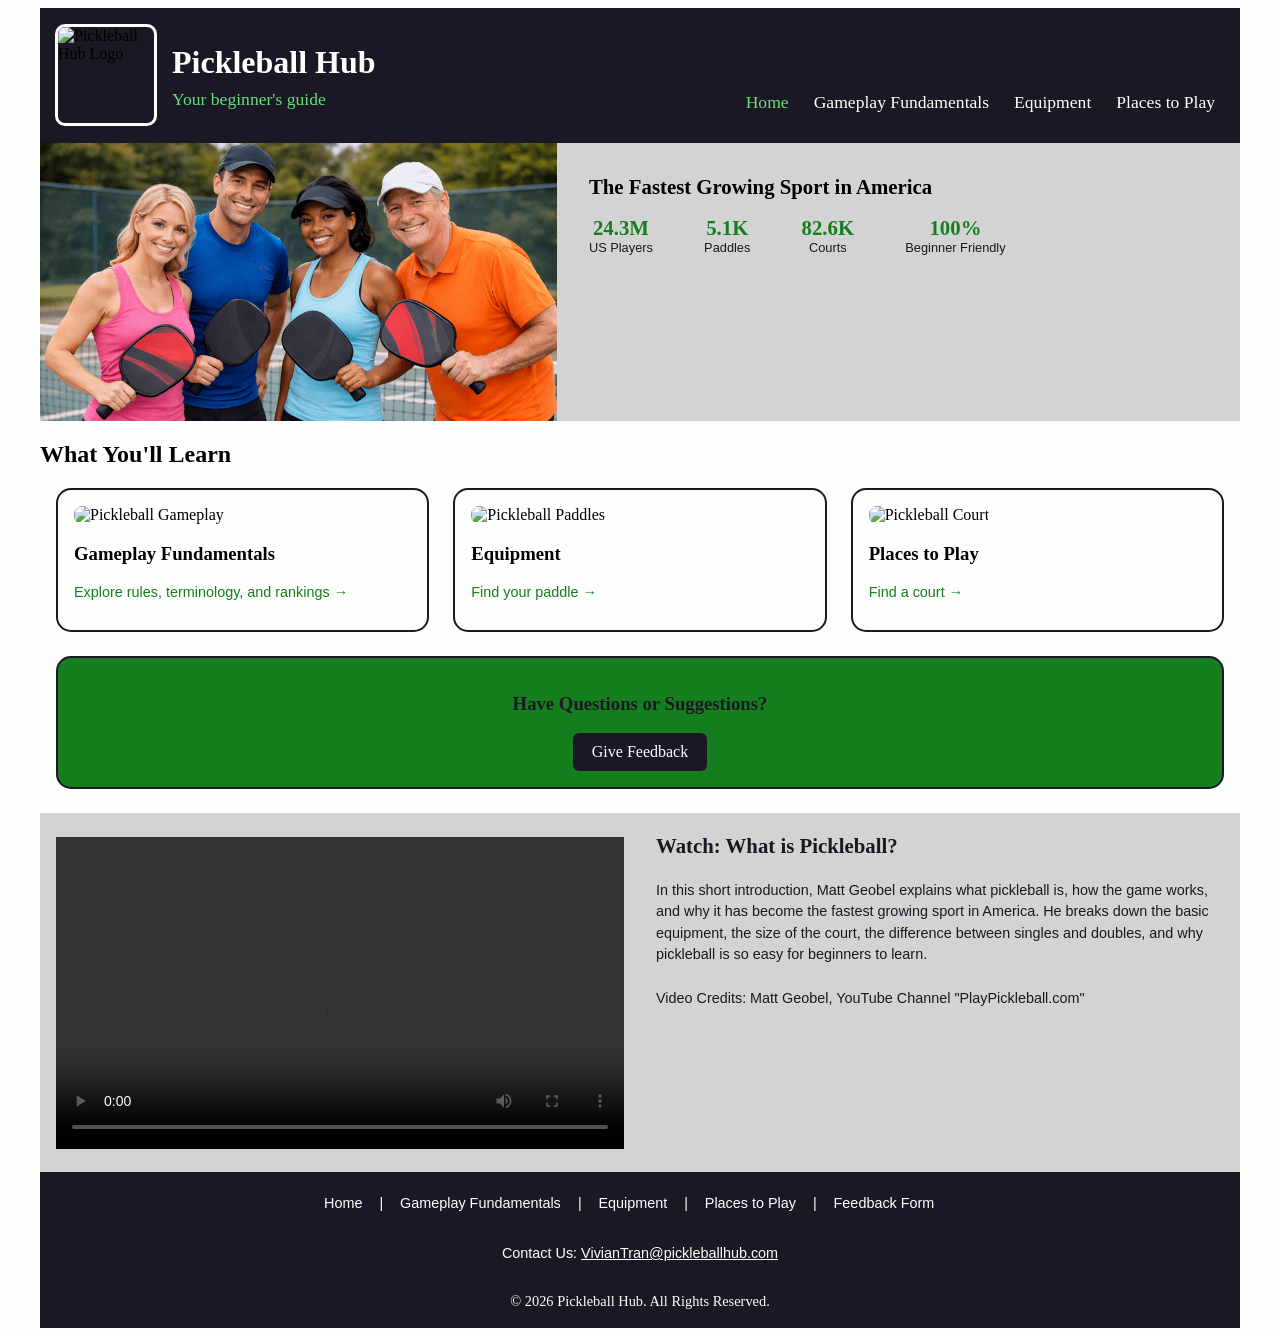
==== index.html @ a29d8aa2 "footer" ====
<!DOCTYPE html>
<html lang="en">

<head>
    <meta charset="utf-8">
    <meta name="viewport" content="width=device-width, initial-scale=1.0">

    <title>Pickleball Hub</title>
    <link rel="stylesheet" href="styles.css">
</head>

<body>
    <div class="page-wrapper">
        <!-- Header -->
        <header class="header">
            <div class="header-content">
                <div class="left-group">
                    <img src="media-home/logo.png" alt="Pickleball Hub Logo" class="logo">

                    <div class="title-group">
                        <h1>Pickleball Hub</h1>
                        <p class="tagline">Your beginner's guide</p>
                    </div>
                </div>

                <button class="menu-toggle">
                    <img src="media-home/bars-solid.png" alt="Menu Bar">
                    <span class="menu-label">Menu</span>
                </button>
            </div>

            <!-- Navigation -->
            <nav>
                <ul class="nav-links">
                    <li><a href="index.html">Home</a></li>
                    <li><a href="gameplay-fundamentals.html">Gameplay Fundamentals</a></li>
                    <li><a href="equipment.html">Equipment</a></li>
                    <li><a href="places-to-play.html">Places to Play</a></li>
                </ul>
            </nav>
        </header>

        <!-- Hero Section -->
        <section class="hero-wrapper">
            <div class="hero-image">
                <img src="media-home/hero.png" alt="Pickleball Court with Ball and Paddle">
            </div>

            <div class="hero">
            <h2>The Fastest Growing Sport in America</h2>
                <div class="stats">
                    <div class="stat">
                        <span class="number">24.3M</span>
                        <span class="label">US Players</span>
                    </div>

                    <div class="stat">
                        <span class="number">5.1K</span>
                        <span class="label">Paddles</span>
                    </div>

                    <div class="stat">
                        <span class="number">82.6K</span>
                        <span class="label">Courts</span>
                    </div>

                    <div class="stat">
                        <span class="number">100%</span>
                        <span class="label">Beginner Friendly</span>
                    </div>
                </div>
            </div>
        </section>

        <!-- Learn Section -->
        <h2 class="learn-title">What You'll Learn</h2>
        <section class="learn-section">
            <div class="learn-card">
                <div class="learn-image">
                    <img src="media-home/pickleball-gameplay.jpg" alt="Pickleball Gameplay">
                </div>
                <h3>Gameplay Fundamentals</h3>
                <p class="learn-caption">Explore rules, terminology, and rankings →</p>
            </div>

            <div class="learn-card">
                <div class="learn-image">
                    <img src="media-home/pickleball-paddles.png" alt="Pickleball Paddles">
                </div>
                <h3>Equipment</h3>
                <p class="learn-caption">Find your paddle →</p>
            </div>

            <div class="learn-card">
                <div class="learn-image">
                    <img src="media-home/pickleball-court.jpg" alt="Pickleball Court">
                </div>
                <h3>Places to Play</h3>
                <p class="learn-caption">Find a court →</p>
            </div>

            <div class="learn-card form-card">
                <h3>Have Questions or Suggestions?</h3>
                <button class="feedback-btn">Give Feedback</button>
            </div>
        </section>

        <!-- Video Section -->
        <section class="watch-section">
            <h2>Watch: What is Pickleball?</h2>

            <div class="video-wrapper">
                <video controls>
                    <source src="media-home/pickleball-intro-video.mp4" type="video/mp4">
                    Your browser does not support the video tag.
                </video> 
            </div>

            <p class="video-description">
                In this short introduction, Matt Geobel explains what pickleball is, how the game works, and why it has become the fastest growing 
                sport in America. He breaks down the basic equipment, the size of the court, the difference between singles and doubles, and why
                pickleball is so easy for beginners to learn.

                <br><br>

                Video Credits: Matt Geobel, YouTube Channel "PlayPickleball.com"
            </p>
        </section>

        <!-- Footer -->
        <footer class="footer">
            <div class="footer-wrapper">
                <div class="footer-pages">
                    <h3>Pages</h3>
                    <a href="index.html">Home</a>
                    <a href="gameplay-fundamentals.html">Gameplay Fundamentals</a>
                    <a href="equipment.html">Equipment</a>
                    <a href="places-to-play.html">Places to Play</a>
                    <a href="feedback.html" class="feedback-pages">Feedback Form</a>
                </div>

                <div class="footer-extra">
                    <h3>Extras</h3>
                    <a href="feedback.html" class="feedback-extra">Feedback Form</a>

                    <p class="footer-contact">
                        Contact Us: <span>VivianTran@pickleballhub.com</span>
                    </p>
                </div>
            </div>

            <p class="footer-copy">
                    &copy; 2026 Pickleball Hub. All Rights Reserved.
            </p>
        </footer>
    </div>
</body>

<!-- Javascript for Navigation -->
<script>
    const menuButton = document.querySelector('.menu-toggle');
    const navLinks = document.querySelector('.nav-links');
    menuButton.addEventListener('click', () => {
        navLinks.classList.toggle('open');
    });

    // Close dropdown when clicking outside
    document.addEventListener('click', (event) => {
        if (!menuButton.contains(event.target) && !navLinks.contains(event.target)) {
            navLinks.classList.remove('open');
        }
    });

    // Highlight current page link
    const currentPage = window.location.pathname.split('/').pop();
    const navItems = document.querySelectorAll('.nav-links li a');
    navItems.forEach(item => {
        if (item.getAttribute('href') === currentPage) {
            item.classList.add('active');
        }
    });
</script>
---- styles.css ----
/* Color palette */
:root {
  --shadow-grey: #1B1725;
  --porcelain: #FDFFFC;
  --emerald: #64E079;
  --ocean-blue: #2E83B0;
  --green: #157F1F;
}

/* Global Styles */
.page-wrapper {
    max-width: 1200px;
    margin: 0 auto;
}

/* Body */
body {
    background-color: var(--porcelain)
}

/* Header */
.header {
    background-color: var(--shadow-grey);
    padding: 15px;
}

.header h1 {
    font-family: Georgia, "Times New Roman", serif;
    color: var(--porcelain);
    font-size: 2em;
    margin-bottom: -10px;
}

.tagline {
    font-family: Georgia, "Times New Roman", serif;
    color: var(--emerald);
    font-size: 1.1em;
}

.left-group {
    display: flex;
    align-items: center;
    gap: 15px;
}

.header-content {
    display: flex;
    align-items: center;
    justify-content: space-between;
}

.logo {
    width: 6em;
    height: 6em;
    border: 3px solid var(--porcelain);
    border-radius: 10px;
}

/* Navigation */
.menu-toggle {
    display: flex;
    flex-direction: column;
    background: transparent;
    border: none;
    margin-top: -5px;
    margin-right: -15px;
}

.menu-toggle:hover {
    opacity: 0.5;
}

.menu-label {
    color: var(--porcelain);
    font-family: Georgia, "Times New Roman", serif;
    font-size: 1.1em;
}

.menu-toggle img {
    width: 6em;
    height: 6em;
}

.nav-links {
    display: none;
    position: absolute;
    right: 1.6em;
    top: 7em;
    background-color: var(--shadow-grey);
    padding: 10px;
    flex-direction: column;
    border: 3px solid var(--porcelain);
}

.nav-links.open {
    display: flex;
}

.nav-links li {
    list-style: none;
}

.nav-links a {
    display: block;
    padding: 10px;
    color: var(--porcelain);
    text-decoration: none;
    font-family: Georgia, "Times New Roman", serif;
}

.nav-links a.active {
    color: var(--emerald);
}

.nav-links a:hover {
    background-color: var(--ocean-blue);
}

/* Hero Section */
.hero {
    background-color: lightgrey;
    padding: 1em;
    font-family: Georgia, "Times New Roman", serif;
}

.hero h2 {
    font-size: 1.3em;
    margin-top: 0;
}

.stats {
    display: flex;
    gap: 3.2em;
}

.stat {
    text-align: center;
}

.stat .number {
    font-size: 1.3em;
    color: var(--green);
    font-weight: bold;
}

.stat .label {
    display: block;
    color: var(--shadow-grey);
    font-size: 0.8em;
    font-family: Arial, Helvetica, sans-serif;
}

.hero-image img {
    width: 100%;
    max-width: none;
    display: block;
}

/* Learn Section */
.learn-section {
    padding: 0 1em;
    font-family: Georgia, "Times New Roman", serif;
}

.learn-card {
    border: 2px solid var(--shadow-grey);
    border-radius: 15px;
    padding: 1em;
    margin-bottom: 1.5em;
}

.learn-card:hover {
    background-color: lightgrey;
    transform: scale(1.04);
}

.learn-image img {
    width: 100%;
    border-radius: 8px;
}

.learn-caption {
    font-size: 0.9em;
    color: var(--green);
    font-family: Arial, Helvetica, sans-serif;
}

.form-card {
    background: var(--green);
    color: var(--shadow-grey);
    display: flex;
    flex-direction: column;
    justify-content: center;
    align-items: center;
    text-align: center;
}

.form-card:hover {
    background-color: var(--green);
    transform: none;
}

.feedback-btn {
    padding: 0.6em 1.2em;
    border: none;
    border-radius: 6px;
    background: var(--shadow-grey);
    color: var(--porcelain);
    font-family: Georgia, "Times New Roman", serif;
    font-size: 1em;
}

.feedback-btn:hover {
    background: var(--ocean-blue);
}

/* Video Section */
.watch-section {
    background-color: lightgrey;
    padding: 1em;
}

.watch-section h2 {
    font-family: Georgia, "Times New Roman", serif;
    color: var(--shadow-grey);
    font-size: 1.3em;
    margin: 0;
}

.video-wrapper {
    position: relative;
    padding-bottom: 55%;
    margin-top: 1em;
}

.video-wrapper video {
    position: absolute;
    width: 100%;
    height: 100%;
    object-fit: cover;
}

.video-description {
    font-family: Arial, Helvetica, sans-serif;
    font-size: 0.9em;
    color: var(--shadow-grey);
    margin-top: 1em;
    line-height: 1.5;
}

/* Footer */
.footer {
    background-color: var(--shadow-grey);
    color: var(--porcelain);
    padding: 1em;
}

.footer-wrapper {
    display: grid;
    grid-template-columns: 1fr 1fr;
    gap: 1.5em;
}

.feedback-pages {
    display: none !important;
}

.footer-pages, .footer-extra {
    margin-bottom: 2em;
}

.footer-pages h3, .footer-extra h3 {
    margin-top: 0;
    color: var(--emerald);
    font-family: Georgia, "Times New Roman", serif;
}

.footer-pages a, .footer-extra a {
    display: block;
    color: var(--porcelain);
    text-decoration: none;
    margin: 0.5em 0;
    font-family: Arial, Helvetica, sans-serif;
    font-size: 0.9em;
}

.footer-pages a:visited, .footer-extra a:visited {
    color: var(--ocean-blue);
}

.footer-pages a:hover, .footer-extra a:hover {
    color: var(--emerald);
}

.footer-contact {
    margin-top: 1em;
    font-family: Arial, Helvetica, sans-serif;
    font-size: 0.9em;
}

.footer-contact span {
    text-decoration: underline;
}

.footer-copy {
    text-align: center;
    margin-top: 1em;
    margin-bottom: 0.1em;
    font-size: 0.9em;
}

/* Tablet */
@media (min-width: 600px) {
    /* Learn Section */
    .learn-section {
        display: grid;
        grid-template-columns: repeat(2, 1fr);
        gap: 0 1.5em;
    }
}

/* Desktop */
@media (min-width: 1024px) {
    /* Navigation */
    .menu-toggle {
        display: none;
    }

    nav {
        display: flex;
        justify-content: flex-end;
        padding-right: 10px; 
    }

    .nav-links {
        display: flex !important;
        position: static;
        flex-direction: row;
        gap: 25px;
        padding: 0;
        margin: 0;
        border: none;
    }

    .nav-links a {
        padding: 0;
        font-size: 1.1em;
        margin-top: -2em;
    }

    .nav-links a:hover {
        background: none;
        color: var(--ocean-blue);
    }

    .hero-wrapper {
        display: flex;
    }

    .hero {
        width: 80vw; 
        padding: 2em;
    }

    /* Learn Section */
   .learn-section {
        display: grid;
        grid-template-columns: repeat(3, 1fr);
        gap: 0 1.5em;
    }

    .form-card {
        grid-column: 1 / -1;
    }

    /* Video Section */
    .watch-section {
        display: grid;
        grid-template-columns: 1fr 1fr;
        gap: 2em;
    }

    .video-wrapper {
        grid-column: 1;
        margin-top: -3.3em;
        margin-bottom: 0.4em;
    }

    .watch-section h2, .video-description {
        grid-column: 2;
    }

    .watch-section h2 {
        margin-top: 5px;
    }

    .video-description {
        margin-top: -10px;
    }

    /* Footer */
    .footer-wrapper {
        display: flex;
        flex-direction: column;
        align-items: center;
        text-align: center;
        gap: 1.5em;
    }

    .feedback-pages {
        display: block !important;
    }

    .feedback-extra {
        display: none !important;
    }

    .footer-pages {
        display: flex;
        flex-direction: row;
        gap: 1em;
    }

    .footer-pages h3, .footer-extra h3 {
        display: none;
    }

    .footer-pages a {
        position: relative;
        padding-right: 0.75em;
        margin-right: 0.75em;
    }

    .footer-pages a:not(:last-child)::after {
        content: "|";
        position: absolute;
        right: -0.7em;
        color: var(--porcelain);
    }

    .footer-contact {
        margin-top: -2em;
    }

    .footer-copy {
        margin-top: -1em;
    }
}
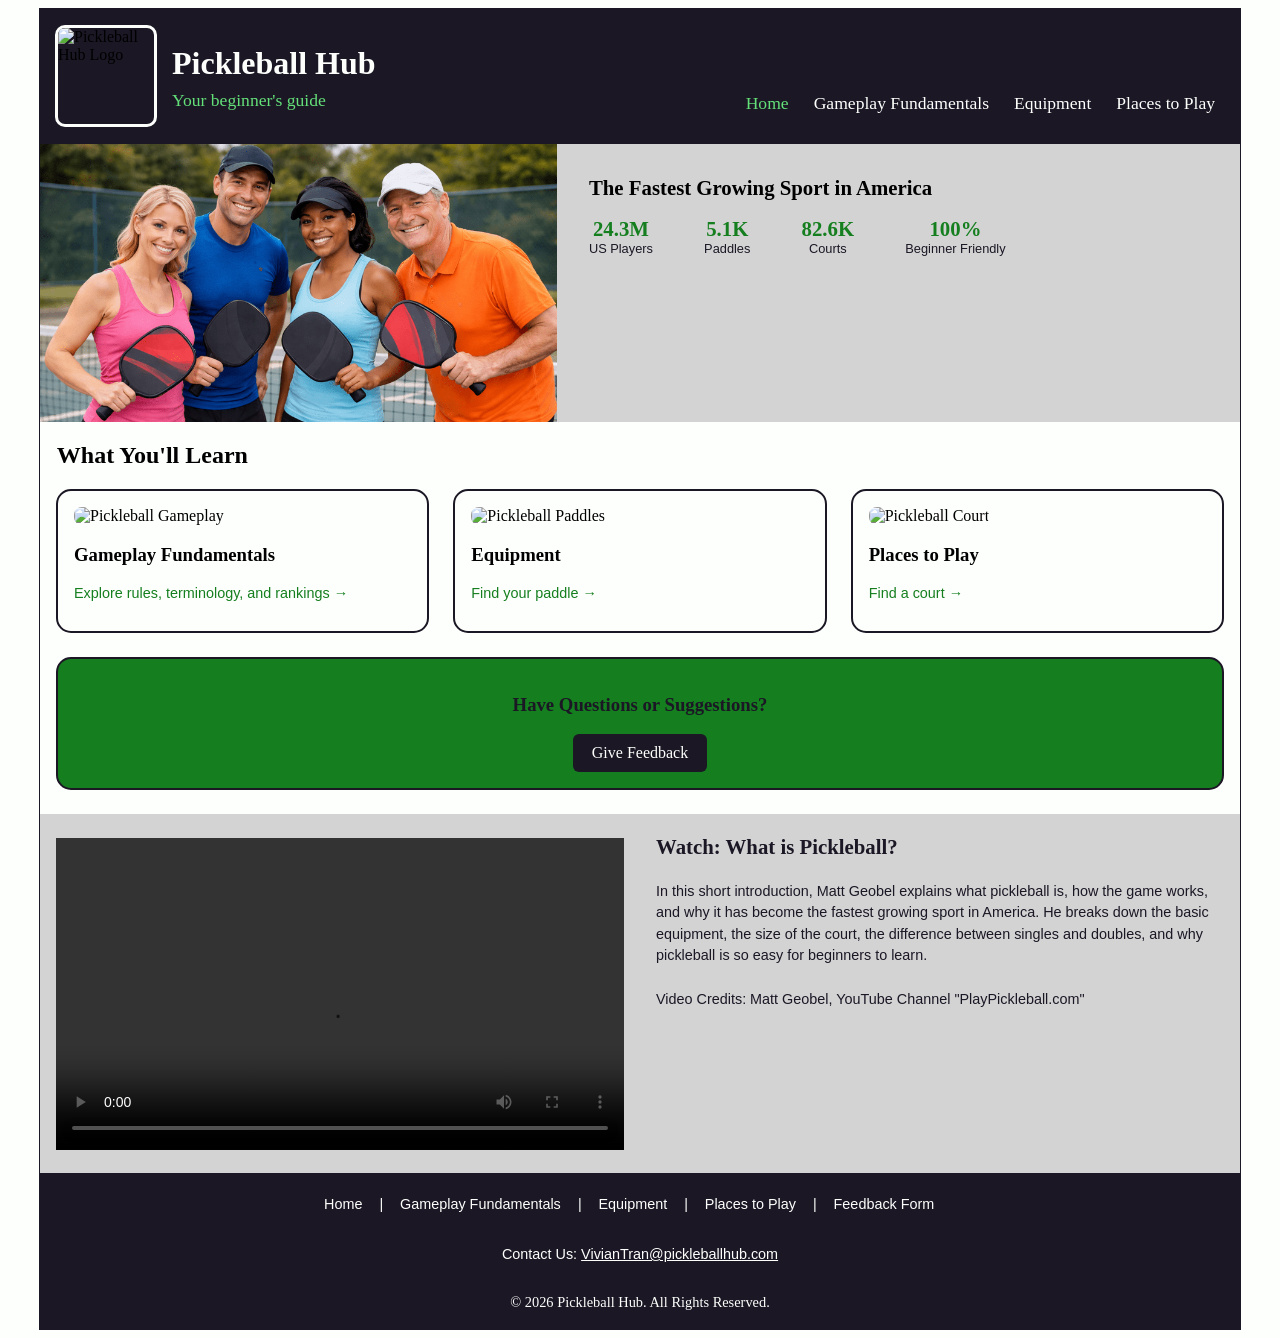
==== commit d5191e7c: "learn section links" ====
--- a/index.html
+++ b/index.html
@@ -75,34 +75,34 @@
         <!-- Learn Section -->
         <h2 class="learn-title">What You'll Learn</h2>
         <section class="learn-section">
-            <div class="learn-card">
+            <a href=gameplay-fundamentals.html class="learn-card">
                 <div class="learn-image">
                     <img src="media-home/pickleball-gameplay.jpg" alt="Pickleball Gameplay">
                 </div>
                 <h3>Gameplay Fundamentals</h3>
                 <p class="learn-caption">Explore rules, terminology, and rankings →</p>
-            </div>
+            </a>
 
-            <div class="learn-card">
+            <a href="equipment.html" class="learn-card">
                 <div class="learn-image">
                     <img src="media-home/pickleball-paddles.png" alt="Pickleball Paddles">
                 </div>
                 <h3>Equipment</h3>
                 <p class="learn-caption">Find your paddle →</p>
-            </div>
+            </a>
 
-            <div class="learn-card">
+            <a href="places-to-play.html" class="learn-card">
                 <div class="learn-image">
                     <img src="media-home/pickleball-court.jpg" alt="Pickleball Court">
                 </div>
                 <h3>Places to Play</h3>
                 <p class="learn-caption">Find a court →</p>
-            </div>
+            </a>
 
-            <div class="learn-card form-card">
+            <a href="feedback.html" class="learn-card form-card">
                 <h3>Have Questions or Suggestions?</h3>
                 <button class="feedback-btn">Give Feedback</button>
-            </div>
+            </a>
         </section>
 
         <!-- Video Section -->
--- a/styles.css
+++ b/styles.css
@@ -10,6 +10,7 @@
 /* Global Styles */
 .page-wrapper {
     max-width: 1200px;
+    border: 1px solid var(--shadow-grey);
     margin: 0 auto;
 }
 
@@ -157,6 +158,10 @@
 }
 
 /* Learn Section */
+.learn-title {
+    padding: 0 0.7em;
+}
+
 .learn-section {
     padding: 0 1em;
     font-family: Georgia, "Times New Roman", serif;
@@ -167,6 +172,8 @@
     border-radius: 15px;
     padding: 1em;
     margin-bottom: 1.5em;
+    text-decoration: none;
+    color: inherit;
 }
 
 .learn-card:hover {
@@ -212,6 +219,7 @@
 
 .feedback-btn:hover {
     background: var(--ocean-blue);
+    transform: scale(1.04);
 }
 
 /* Video Section */
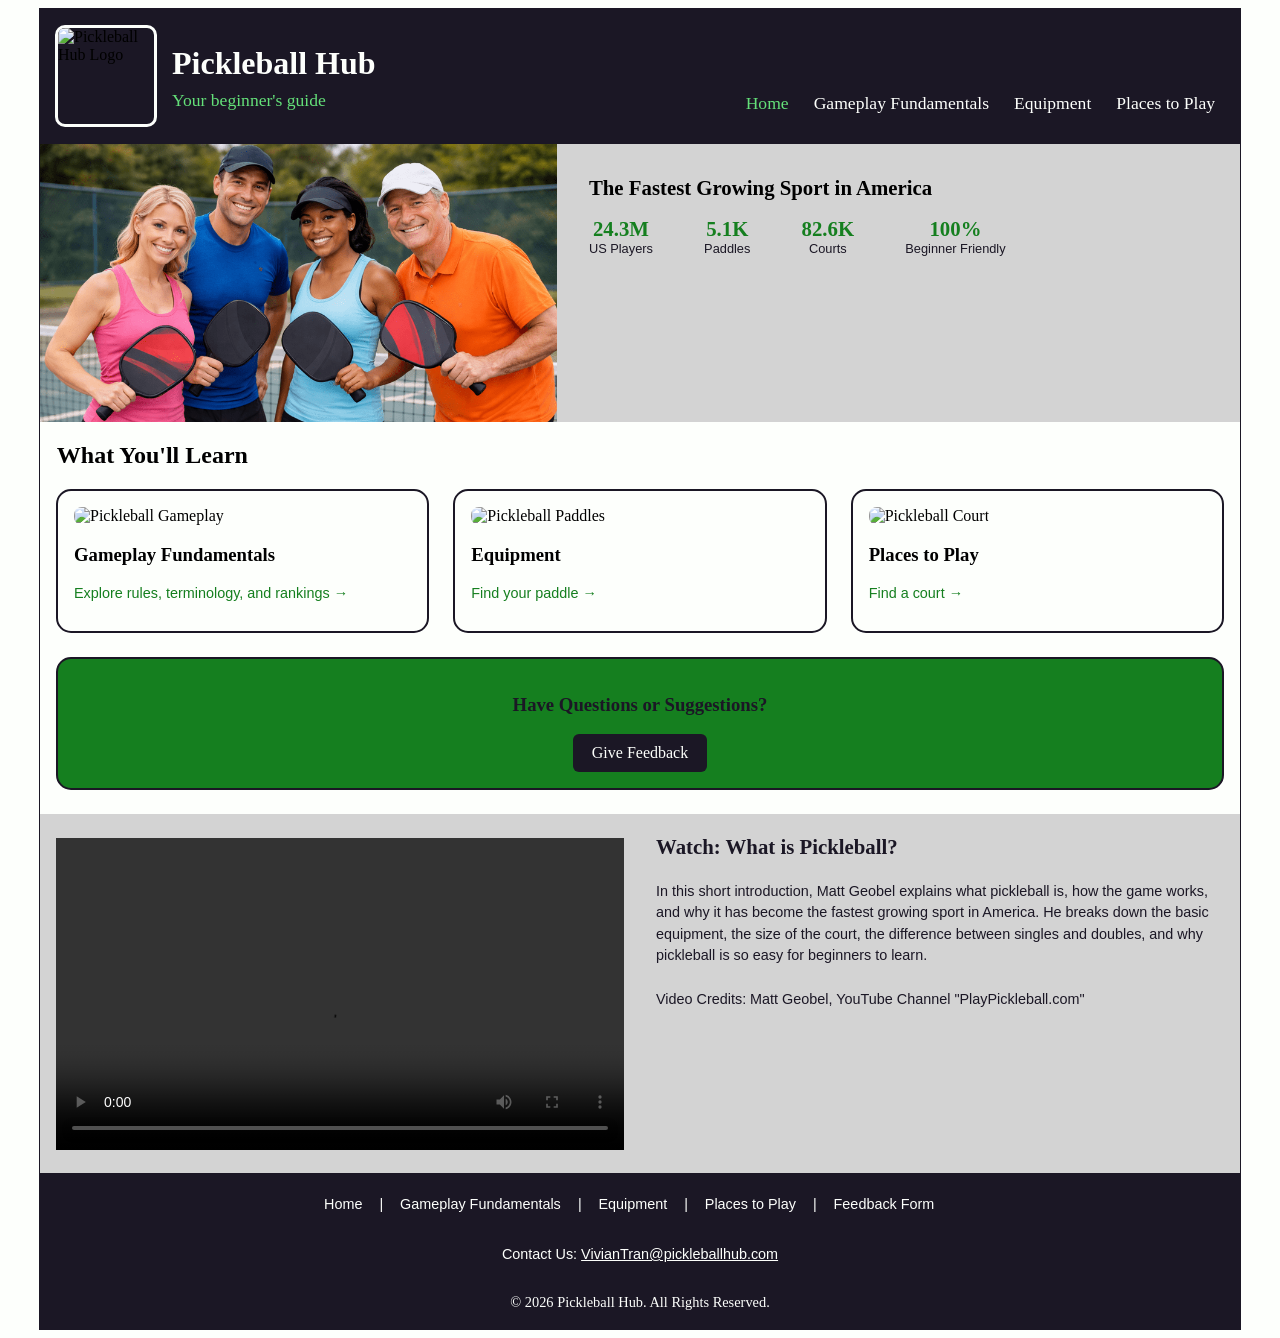
==== commit 651f7e16: ""Home" is highlighted on initial load" ====
--- a/index.html
+++ b/index.html
@@ -172,11 +172,14 @@
     });
 
     // Highlight current page link
-    const currentPage = window.location.pathname.split('/').pop();
-    const navItems = document.querySelectorAll('.nav-links li a');
-    navItems.forEach(item => {
-        if (item.getAttribute('href') === currentPage) {
-            item.classList.add('active');
+    let currentPage = window.location.pathname.split('/').pop();
+    if (currentPage === "") {
+        currentPage = "index.html";
+    }
+
+    document.querySelectorAll('.nav-links a').forEach(link => {
+        if (link.getAttribute('href') === currentPage) {
+            link.classList.add('active');
         }
     });
 </script>
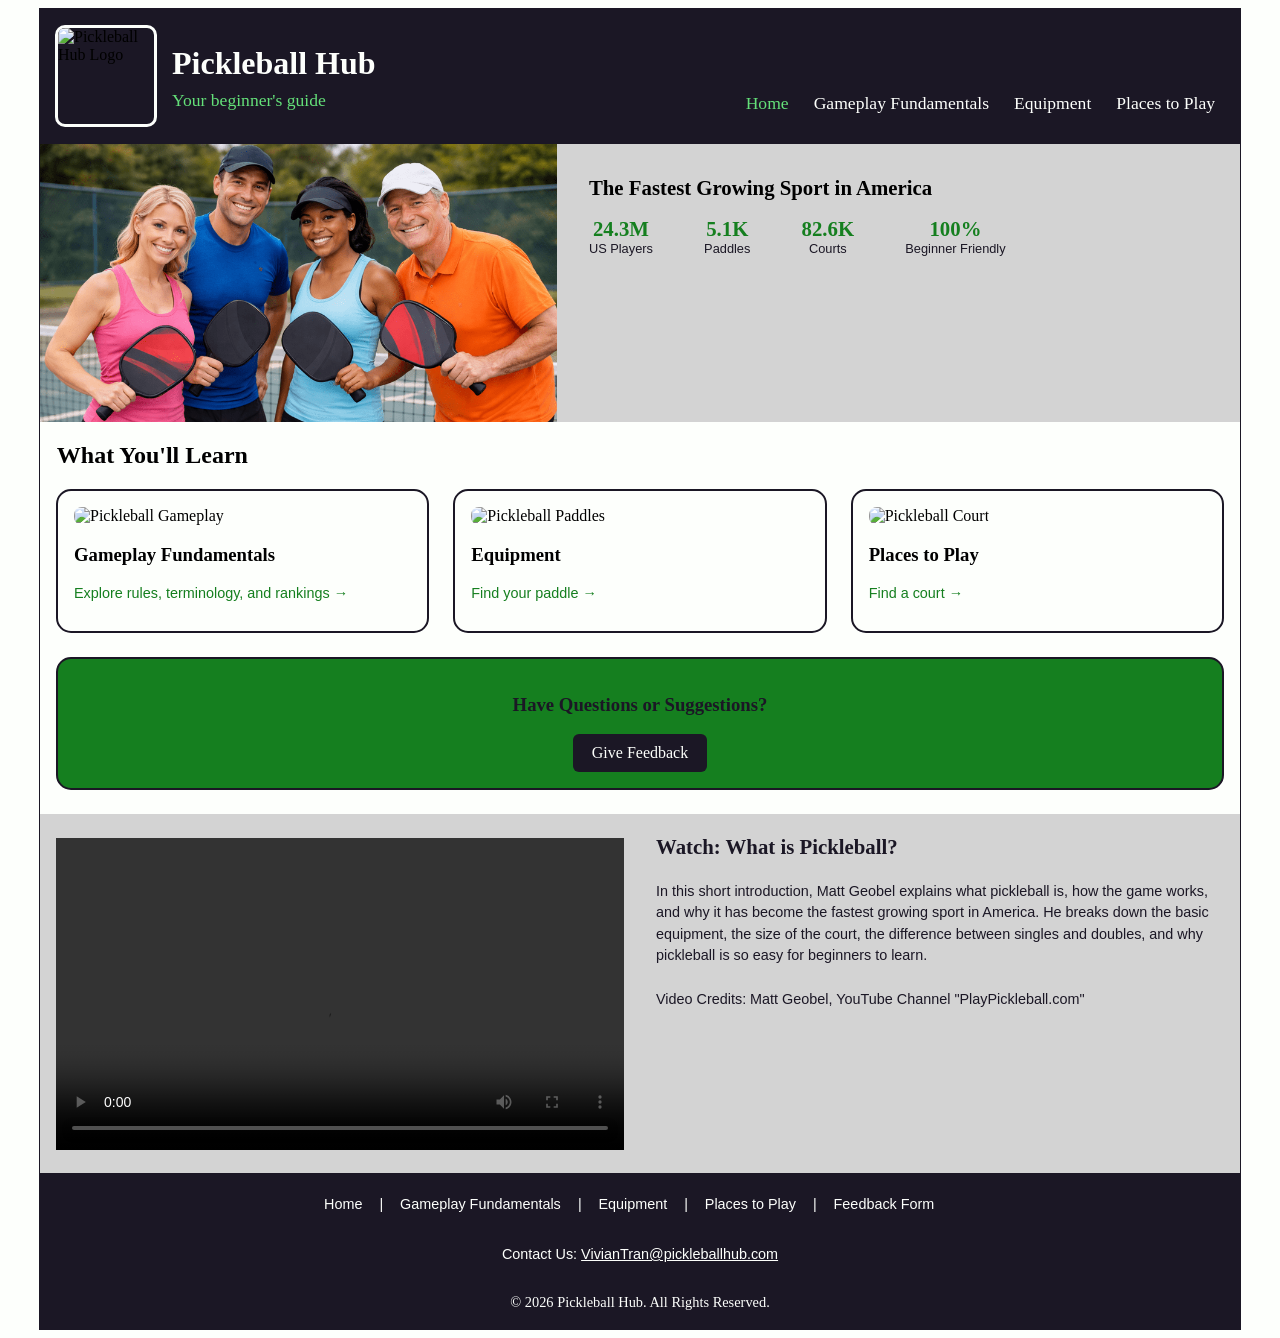
==== commit b2cf558d: "3rd time is a charm" ====
--- a/index.html
+++ b/index.html
@@ -173,13 +173,15 @@
 
     // Highlight current page link
     let currentPage = window.location.pathname.split('/').pop();
-    if (currentPage === "") {
+
+    if (currentPage === "" || currentPage === "/") {
         currentPage = "index.html";
     }
 
-    document.querySelectorAll('.nav-links a').forEach(link => {
-        if (link.getAttribute('href') === currentPage) {
-            link.classList.add('active');
+    const navItems = document.querySelectorAll('.nav-links li a');
+    navItems.forEach(item => {
+        if (item.getAttribute('href') === currentPage) {
+            item.classList.add('active');
         }
     });
 </script>
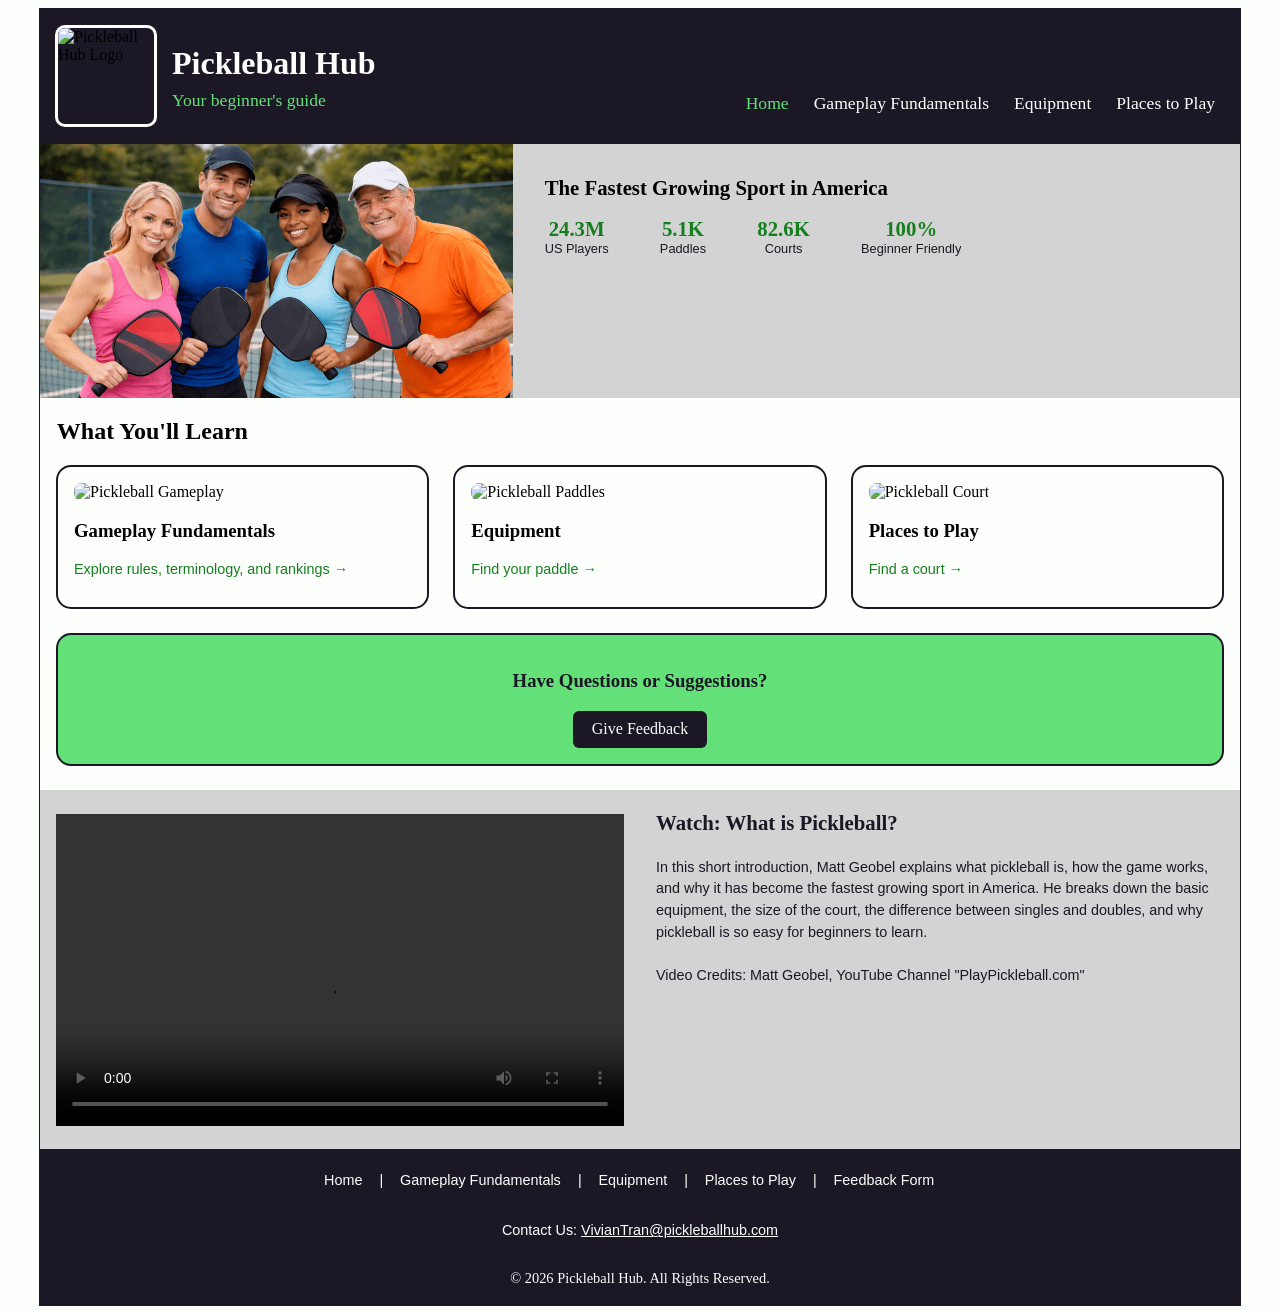
==== commit ed87dc82: "SEO" ====
--- a/index.html
+++ b/index.html
@@ -4,6 +4,7 @@
 <head>
     <meta charset="utf-8">
     <meta name="viewport" content="width=device-width, initial-scale=1.0">
+    <meta name="description" content="Beginner-friendly pickleball guide covering gameplay basics, equipment, places to play, and why pickleball is the fastest growing sport in America.">
 
     <title>Pickleball Hub</title>
     <link rel="stylesheet" href="styles.css">
--- a/styles.css
+++ b/styles.css
@@ -23,6 +23,8 @@
 .header {
     background-color: var(--shadow-grey);
     padding: 15px;
+    position: relative;
+    z-index: 1000;
 }
 
 .header h1 {
@@ -110,7 +112,7 @@
 }
 
 .nav-links a.active {
-    color: var(--emerald);
+    color: var(--emerald) !important;
 }
 
 .nav-links a:hover {
@@ -151,6 +153,34 @@
     font-family: Arial, Helvetica, sans-serif;
 }
 
+.fundamentals-hero .stats {
+    display: flex;
+    gap: 0.5em;
+}
+
+.fundamentals-hero .stat {
+    position: relative;
+    padding-right: 0.8em;
+}
+
+.fundamentals-hero .stat .label {
+    color: var(--green);
+    font-size: 1em;
+    text-decoration: none;
+}
+
+.fundamentals-hero .stat .label:hover {
+    color: var(--ocean-blue);
+}
+
+.fundamentals-hero .stat:not(:last-child)::after {
+    content: "•";
+    color: var(--green);
+    position: absolute;
+    right: 0;
+    top: 0;
+}
+
 .hero-image img {
     width: 100%;
     max-width: none;
@@ -165,6 +195,9 @@
 .learn-section {
     padding: 0 1em;
     font-family: Georgia, "Times New Roman", serif;
+    display: grid;
+    grid-template-columns: 1fr;
+    gap: 0 1.5;
 }
 
 .learn-card {
@@ -193,7 +226,7 @@
 }
 
 .form-card {
-    background: var(--green);
+    background: var(--emerald);
     color: var(--shadow-grey);
     display: flex;
     flex-direction: column;
@@ -203,7 +236,7 @@
 }
 
 .form-card:hover {
-    background-color: var(--green);
+    background-color: var(--emerald);
     transform: none;
 }
 
@@ -222,6 +255,259 @@
     transform: scale(1.04);
 }
 
+/* Rules Section */
+.rules-intro, .dupr-description, .paddle-description, .approved-link, .ball-description {
+    font-family: Arial, Helvetica, sans-serif;
+    font-size: 0.95em;
+    color: var(--shadow-grey);
+    line-height: 1.5;
+    padding-left: 1em;
+    padding-right: 1em;
+}
+
+.rules-photo {
+    display: flex;
+    justify-content: center;
+}
+
+.rules-photo img {
+    width: 70%;
+}
+
+.rules-text {
+    margin-top: 0;
+    color: var(--green);
+    padding-left: 1em; 
+    padding-right: 1em;
+}
+
+.rules-text li {
+    margin-bottom: 0.5em;
+    font-family: Arial, Helvetica, sans-serif;
+    font-size: 0.95em;
+    color: var(--shadow-grey)
+}
+
+.sub-faults li {
+    margin-bottom: 1em;
+}
+
+.section-divider {
+    width: 85%;
+    margin: 2em auto 1.5em;
+}
+
+/* Scoring Section */
+.scoring-section {
+    padding-left: 1em;
+    padding-right: 1em;
+}
+
+.scoring-section h2 {
+    padding-left: 0em;
+    padding-right: 0em;
+}
+
+.scoring-boxes {
+    display: grid;
+    grid-template-columns: repeat(3, 1fr);
+    gap: 1em;
+    margin-bottom: 1em;
+}
+
+.score-box {
+    border: 2px solid var(--shadow-grey);
+    border-radius: 15px;
+    padding: 1em;
+    text-align: center;
+}
+
+.score-number {
+    display: block;
+    font-size: 2em;
+    font-weight: bold;
+    color: var(--green);
+}
+
+.score-label {
+    display: block;
+    margin-top: 0.3em;
+    font-size: 0.9em;
+    color: var(--shadow-grey);
+    font-family: Arial, Helvetica, sans-serif;
+}
+
+.score-callout {
+    background: var(--emerald);
+    color: var(--shadow-grey);
+    padding-top: 1em;
+    padding-bottom: 0.2em;
+    border-radius: 15px;
+    border: 2px solid var(--shadow-grey);
+    font-family: Arial, Helvetica, sans-serif;
+    font-size: 0.95em;
+    text-align: center;
+}
+
+.scoring-explainer li, .ball-column li {
+    margin-bottom: 0.7em;
+    font-family: Arial, Helvetica, sans-serif;
+    font-size: 0.9em;
+}
+
+/* Common Terminology Section */
+.term-grid {
+    display: grid;
+    grid-template-columns: repeat(2, 1fr);
+    gap: 1em;
+    padding: 0 1em;
+}
+
+.term-card {
+    border: 2px solid var(--shadow-grey);
+    border-radius: 15px;
+    padding: 0.2em 1em;
+}
+
+.term-card h3 {
+    color: var(--green);
+    font-size: 1.11em;
+}
+
+.term-card p {
+    font-family: Arial, Helvetica, sans-serif;
+    font-size: 0.9em;
+    color: var(--shadow-grey);
+}
+
+/* DUPR Section */
+.dupr-table, .balls-table {
+    width: 90%;
+    margin: 0 auto 2em auto;
+    border-collapse: collapse;
+    font-family: Arial, Helvetica, sans-serif;
+    font-size: 0.9em;
+}
+
+.dupr-table th, .balls-table th {
+    background-color: var(--green);
+    color: var(--porcelain);
+    padding: 0.8em;
+    border: 2px solid var(--shadow-grey);
+    white-space: nowrap;
+}
+
+.dupr-table td, .balls-table td {
+    border: 2px solid var(--shadow-grey);
+    padding: 0.8em;
+    color: var(--shadow-grey);
+}
+
+.dupr-table tr:nth-child(even), .balls-table tr:nth-child(even) {
+    background-color: #E3E3E3; 
+}
+
+/* Paddles 1 Section */
+.paddle-grid, .find-grid {
+    display: grid;
+    grid-template-columns: 1fr;
+    gap: 1em;
+    padding: 0 1em;
+}
+
+.paddle-card, .find-card {
+    border: 2px solid var(--shadow-grey);
+    border-radius: 15px;
+    padding: 0.2em 1em;
+}
+
+.paddle-card h3, .find-card h3 {
+    color: var(--green);
+    font-size: 1.1em;
+    margin-bottom: 0.3em;
+}
+
+.paddle-card .paddle-options, .find-tagline {
+    color: var(--ocean-blue);
+    font-size: 0.9em;
+    margin-top: -0.3em;
+}
+
+.paddle-bullets {
+    padding-left: 1.5em;
+}
+
+.paddle-bullets li {
+    font-family: Arial, Helvetica, sans-serif;
+    font-size: 0.9em;
+    color: var(--shadow-grey);
+    padding-bottom: 1em;
+    line-height: 1.5;
+}
+
+.paddle-bullets li:last-child {
+    padding-bottom: 0;
+}
+
+/* Paddles 2 Section */
+.paddle-link-card, .recommendation-link-card {
+    background-color: var(--emerald);
+    border-radius: 10px;
+    border: 1px solid var(--shadow-grey);
+    margin: 0.6em 0;
+    transition: transform 0.2s ease, background-color 0.2s ease;
+}
+
+.paddle-link, .balls-link {
+    display: block;
+    text-decoration: none;
+    color: var(--shadow-grey);
+    padding: 0.8em 1em;
+}
+
+.paddle-link-content, .balls-link-content {
+    display: flex;
+    flex-direction: row;
+    align-items: center;
+    gap: 0.8em;
+}
+
+.paddle-img, .balls-img {
+    width: 80px;
+    height: 80px;
+    border-radius: 8px;
+}
+
+.paddle-text, .balls-text {
+    display: flex;
+    flex-direction: column;
+}
+
+.paddle-name, .balls-name {
+    font-weight: bold;
+    font-size: 1em;
+}
+
+.paddle-price, .balls-price {
+    font-size: 0.9em;
+    margin-top: 0.3em;
+    opacity: 0.9;
+}
+
+.paddle-link-card:hover, .recommendation-link-card:hover {
+    background-color: lightgrey;
+    transform: scale(1.03);
+}
+
+/* Balls Selection */
+.ball-link {
+    color: var(--ocean-blue)
+}
+
+.ball-price-col, .ball-status-col {
+    display: none;
+}
+
 /* Video Section */
 .watch-section {
     background-color: lightgrey;
@@ -256,6 +542,20 @@
     line-height: 1.5;
 }
 
+/* Recommendation Section */
+.recommendation-paddles, .recommendation-balls {
+    padding: 0 1em;
+}
+.recommendation-link-card {
+    margin: 1em;
+}
+
+.paddle-title, .balls-title {
+    font-size: 1.2em;
+    font-weight: 700;
+    margin-bottom: 0.6em;
+}
+
 /* Footer */
 .footer {
     background-color: var(--shadow-grey);
@@ -292,12 +592,8 @@
     font-size: 0.9em;
 }
 
-.footer-pages a:visited, .footer-extra a:visited {
+.footer-pages a:hover, .footer-extra a:hover {
     color: var(--ocean-blue);
-}
-
-.footer-pages a:hover, .footer-extra a:hover {
-    color: var(--emerald);
 }
 
 .footer-contact {
@@ -324,6 +620,27 @@
         display: grid;
         grid-template-columns: repeat(2, 1fr);
         gap: 0 1.5em;
+    }
+
+    /* Rules Section */
+    .rules-photo img {
+        max-width: 400px;
+    }
+
+    .section-divider {
+        width: 90%;
+        margin: 2em auto 1.5em;
+    }
+
+    /* Common Terminology Section */
+    .term-grid {
+        display: grid;
+        grid-template-columns: repeat(3, 1fr);
+    }
+
+    /* Balls Section */
+    .ball-price-col {
+        display: table-cell;
     }
 }
 
@@ -366,8 +683,12 @@
     }
 
     .hero {
-        width: 80vw; 
+        width: 100%; 
         padding: 2em;
+    }
+
+    .fundamentals-hero .hero{
+        padding-left: 1em;
     }
 
     /* Learn Section */
@@ -379,6 +700,55 @@
 
     .form-card {
         grid-column: 1 / -1;
+    }
+    
+    /* Rules Section */
+    .rules-layout {
+        display: flex;
+        align-items: flex-start;
+    }
+
+    .rules-photo {
+        order: 2;
+        flex: 0 0 40%;
+        padding-right: 1em;
+    }
+
+    .rules-photo img {
+        width: 100%;
+        max-width: 340px;
+    }
+
+    .section-divider {
+        width: 95%;
+        margin: 2em auto 1.5em;
+    }
+
+    /* Common Terminology Section */
+    .term-grid {
+        display: grid;
+        grid-template-columns: repeat(5, 1fr);
+    }
+
+    /* Paddles Section */
+    .paddle-grid, .find-grid {
+        grid-template-columns: repeat(2, 1fr);
+    }
+
+    /* Balls Section */
+    .ball-status-col {
+        display: table-cell;
+    }
+
+    /* Recommendation Section */
+    .recommendations-section {
+        display: grid;
+        grid-template-columns: 1fr 1fr;
+    }
+
+    .recommendations-section > h2 {
+        grid-column: 1 / -1;
+        margin-top: 0.2em;
     }
 
     /* Video Section */
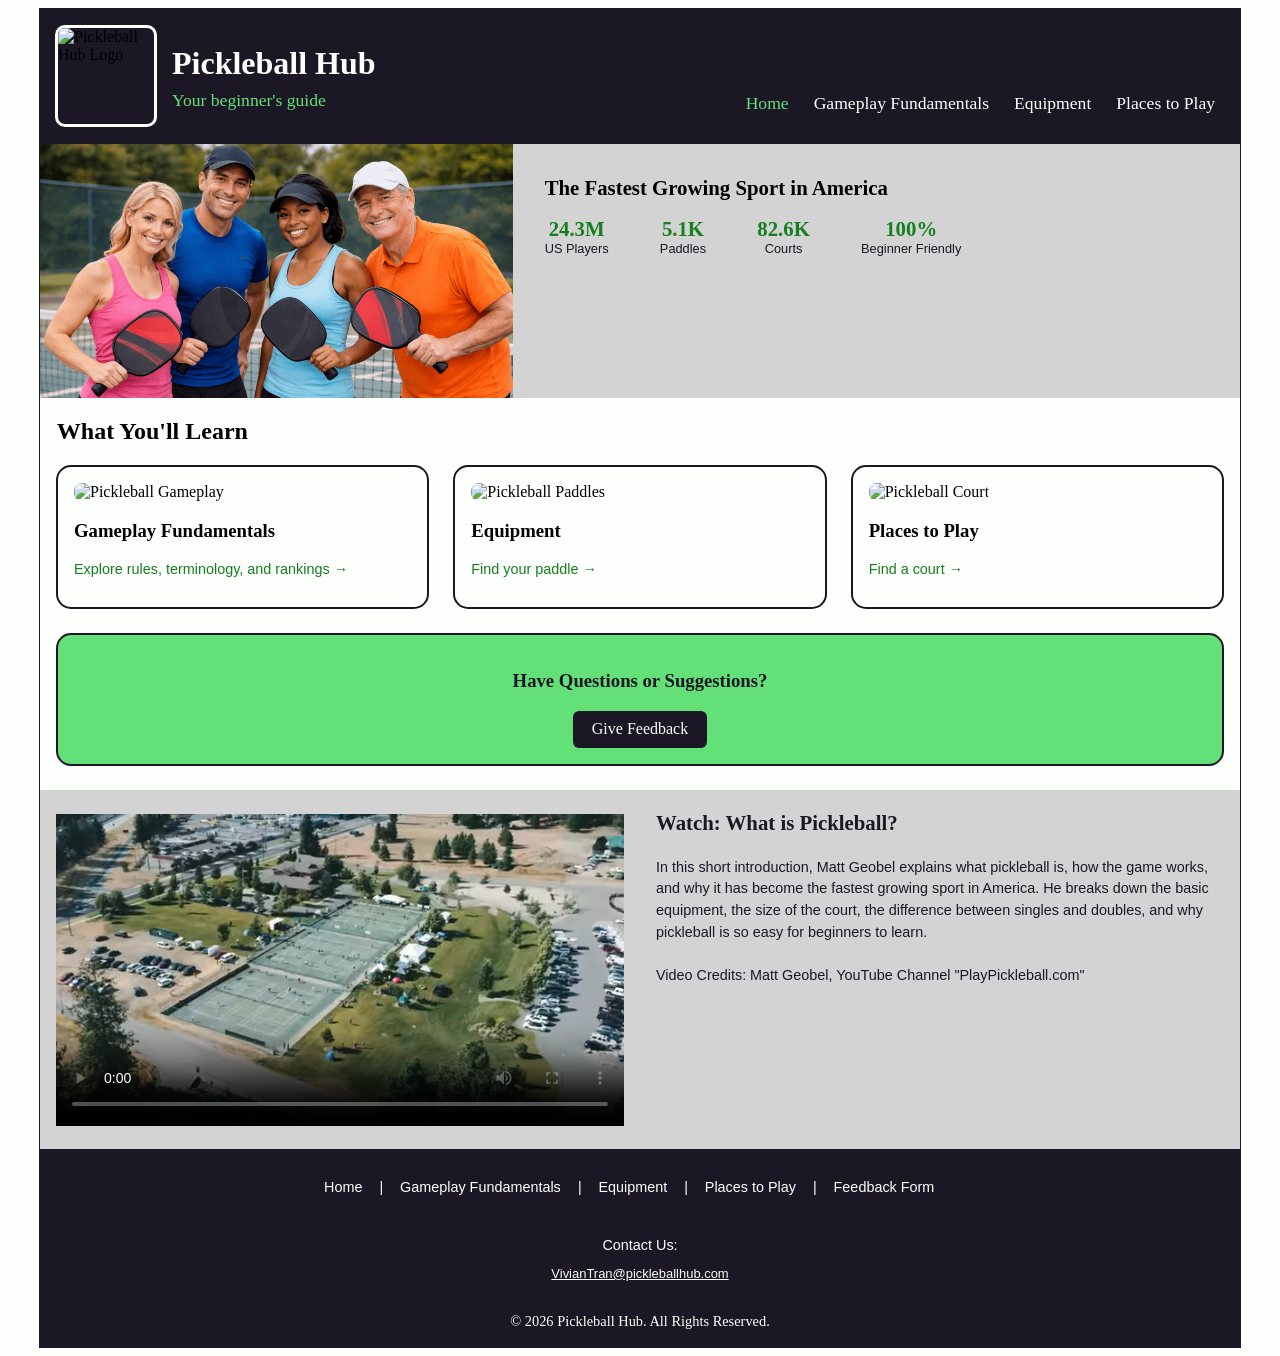
==== commit e999ec1c: "fix home screen view" ====
--- a/index.html
+++ b/index.html
@@ -15,14 +15,14 @@
         <!-- Header -->
         <header class="header">
             <div class="header-content">
-                <div class="left-group">
+                <a href="index.html" class="left-group home-link">
                     <img src="media-home/logo.png" alt="Pickleball Hub Logo" class="logo">
 
                     <div class="title-group">
                         <h1>Pickleball Hub</h1>
                         <p class="tagline">Your beginner's guide</p>
                     </div>
-                </div>
+                </a>
 
                 <button class="menu-toggle">
                     <img src="media-home/bars-solid.png" alt="Menu Bar">
@@ -102,7 +102,7 @@
 
             <a href="feedback.html" class="learn-card form-card">
                 <h3>Have Questions or Suggestions?</h3>
-                <button class="feedback-btn">Give Feedback</button>
+                <span class="feedback-btn">Give Feedback</span>
             </a>
         </section>
 
@@ -111,7 +111,7 @@
             <h2>Watch: What is Pickleball?</h2>
 
             <div class="video-wrapper">
-                <video controls>
+                <video controls poster="media-home/thumbnail.png" alt="Thumbnail Image for Video">
                     <source src="media-home/pickleball-intro-video.mp4" type="video/mp4">
                     Your browser does not support the video tag.
                 </video> 
@@ -145,8 +145,10 @@
                     <a href="feedback.html" class="feedback-extra">Feedback Form</a>
 
                     <p class="footer-contact">
-                        Contact Us: <span>VivianTran@pickleballhub.com</span>
+                        Contact Us: 
+                        <a href="mailto:VivianTran@pickleballhub.com">VivianTran@pickleballhub.com</a>
                     </p>
+
                 </div>
             </div>
 
@@ -155,34 +157,34 @@
             </p>
         </footer>
     </div>
-</body>
 
-<!-- Javascript for Navigation -->
-<script>
-    const menuButton = document.querySelector('.menu-toggle');
-    const navLinks = document.querySelector('.nav-links');
-    menuButton.addEventListener('click', () => {
-        navLinks.classList.toggle('open');
-    });
+    <!-- Javascript for Navigation -->
+    <script>
+        const menuButton = document.querySelector('.menu-toggle');
+        const navLinks = document.querySelector('.nav-links');
+        menuButton.addEventListener('click', () => {
+            navLinks.classList.toggle('open');
+        });
 
-    // Close dropdown when clicking outside
-    document.addEventListener('click', (event) => {
-        if (!menuButton.contains(event.target) && !navLinks.contains(event.target)) {
-            navLinks.classList.remove('open');
+        // Close dropdown when clicking outside
+        document.addEventListener('click', (event) => {
+            if (!menuButton.contains(event.target) && !navLinks.contains(event.target)) {
+                navLinks.classList.remove('open');
+            }
+        });
+
+        // Highlight current page link
+        let currentPage = window.location.pathname.split('/').pop();
+
+        if (currentPage === "" || currentPage === "/") {
+            currentPage = "index.html";
         }
-    });
 
-    // Highlight current page link
-    let currentPage = window.location.pathname.split('/').pop();
-
-    if (currentPage === "" || currentPage === "/") {
-        currentPage = "index.html";
-    }
-
-    const navItems = document.querySelectorAll('.nav-links li a');
-    navItems.forEach(item => {
-        if (item.getAttribute('href') === currentPage) {
-            item.classList.add('active');
-        }
-    });
-</script>+        const navItems = document.querySelectorAll('.nav-links li a');
+        navItems.forEach(item => {
+            if (item.getAttribute('href') === currentPage) {
+                item.classList.add('active');
+            }
+        });
+    </script>
+</body>
--- a/styles.css
+++ b/styles.css
@@ -59,6 +59,13 @@
     border-radius: 10px;
 }
 
+.home-link {
+    display: flex;
+    align-items: center;
+    text-decoration: none;
+    color: inherit;
+}
+
 /* Navigation */
 .menu-toggle {
     display: flex;
@@ -70,7 +77,7 @@
 }
 
 .menu-toggle:hover {
-    opacity: 0.5;
+    opacity: 0.7;
 }
 
 .menu-label {
@@ -81,7 +88,7 @@
 
 .menu-toggle img {
     width: 6em;
-    height: 6em;
+    height: 6emm;
 }
 
 .nav-links {
@@ -163,7 +170,7 @@
     padding-right: 0.8em;
 }
 
-.fundamentals-hero .stat .label {
+.fundamentals-hero .stat .label, .description {
     color: var(--green);
     font-size: 1em;
     text-decoration: none;
@@ -197,7 +204,7 @@
     font-family: Georgia, "Times New Roman", serif;
     display: grid;
     grid-template-columns: 1fr;
-    gap: 0 1.5;
+    gap: 0 1.5em;
 }
 
 .learn-card {
@@ -210,8 +217,12 @@
 }
 
 .learn-card:hover {
-    background-color: lightgrey;
+    background-color: var(--ocean-blue);
     transform: scale(1.04);
+}
+
+.learn-card:hover .learn-caption {
+    color: var(--shadow-grey);
 }
 
 .learn-image img {
@@ -255,6 +266,40 @@
     transform: scale(1.04);
 }
 
+/* Video Section */
+.watch-section {
+    background-color: lightgrey;
+    padding: 1em;
+}
+
+.watch-section h2 {
+    font-family: Georgia, "Times New Roman", serif;
+    color: var(--shadow-grey);
+    font-size: 1.3em;
+    margin: 0;
+}
+
+.video-wrapper {
+    position: relative;
+    padding-bottom: 55%;
+    margin-top: 1em;
+}
+
+.video-wrapper video {
+    position: absolute;
+    width: 100%;
+    height: 100%;
+    object-fit: cover;
+}
+
+.video-description {
+    font-family: Arial, Helvetica, sans-serif;
+    font-size: 0.9em;
+    color: var(--shadow-grey);
+    margin-top: 1em;
+    line-height: 1.5;
+}
+
 /* Rules Section */
 .rules-intro, .dupr-description, .paddle-description, .approved-link, .ball-description {
     font-family: Arial, Helvetica, sans-serif;
@@ -508,40 +553,6 @@
     display: none;
 }
 
-/* Video Section */
-.watch-section {
-    background-color: lightgrey;
-    padding: 1em;
-}
-
-.watch-section h2 {
-    font-family: Georgia, "Times New Roman", serif;
-    color: var(--shadow-grey);
-    font-size: 1.3em;
-    margin: 0;
-}
-
-.video-wrapper {
-    position: relative;
-    padding-bottom: 55%;
-    margin-top: 1em;
-}
-
-.video-wrapper video {
-    position: absolute;
-    width: 100%;
-    height: 100%;
-    object-fit: cover;
-}
-
-.video-description {
-    font-family: Arial, Helvetica, sans-serif;
-    font-size: 0.9em;
-    color: var(--shadow-grey);
-    margin-top: 1em;
-    line-height: 1.5;
-}
-
 /* Recommendation Section */
 .recommendation-paddles, .recommendation-balls {
     padding: 0 1em;
@@ -554,6 +565,68 @@
     font-size: 1.2em;
     font-weight: 700;
     margin-bottom: 0.6em;
+}
+
+/* Locations Section*/
+.location {
+    padding: 0 1em;
+}
+
+.location-card {
+    border: 1px solid var(--shadow-grey);
+    padding: 1em 1em 0 1em;
+    border-radius: 10px;
+    margin-bottom: 1rem;
+    line-height: 0.5;
+}
+
+.location-card h4 {
+    color: var(--green);
+    margin-top: 0;
+    font-weight: bold;
+}
+
+.location-card p {
+    font-size: 0.9em;
+}
+
+/* Feedback Form */
+form {
+    display: flex;
+    flex-direction: column;
+    padding: 1em;
+    font-family: Arial, Helvetica, sans-serif;
+}
+
+form label {
+    margin-bottom: 0.2em;
+}
+
+form input, form textarea, form select {
+    margin-bottom: 1em;
+}
+
+input[type="submit"] {
+    padding: 0.6em 1.2em;
+    border-radius: 8px;
+    cursor: pointer;
+}
+
+input[type="submit"]:hover {
+    background-color: var(--ocean-blue);
+}
+
+#form-message {
+    margin-top: 1em;
+    padding: 0.8em;
+    background-color: var(--emerald);
+    border: 1px solid var(--green);
+    color: var(--shadow-grey);
+    font-weight: 600;
+}
+
+.hidden {
+    display: none;
 }
 
 /* Footer */
@@ -587,7 +660,7 @@
     display: block;
     color: var(--porcelain);
     text-decoration: none;
-    margin: 0.5em 0;
+    margin: 1em 0;
     font-family: Arial, Helvetica, sans-serif;
     font-size: 0.9em;
 }
@@ -602,7 +675,7 @@
     font-size: 0.9em;
 }
 
-.footer-contact span {
+.footer-contact a {
     text-decoration: underline;
 }
 
@@ -611,6 +684,46 @@
     margin-top: 1em;
     margin-bottom: 0.1em;
     font-size: 0.9em;
+}
+
+/* Mobile */
+@media (max-width: 400px) {
+    /* Header */
+    .header h1 { 
+        font-size: 1.3em; 
+    }
+
+    .tagline { 
+        font-size: 0.9em;
+    }
+
+    .logo {
+        width: 4em;
+        height: 4em;
+    }
+
+    /* Navigation */
+    .menu-toggle {
+        margin-top: 5px;
+        margin-right: -5px;
+    }
+
+    .stats {
+        gap: 2.5em;
+    }
+
+    /* Hero Section */
+    .hero h2 {
+        font-size: 1em;
+    }
+
+    .stat .number {
+        font-size: 0.9em;
+    }
+
+    .stat .label {
+        font-size: 0.7em;
+    }
 }
 
 /* Tablet */
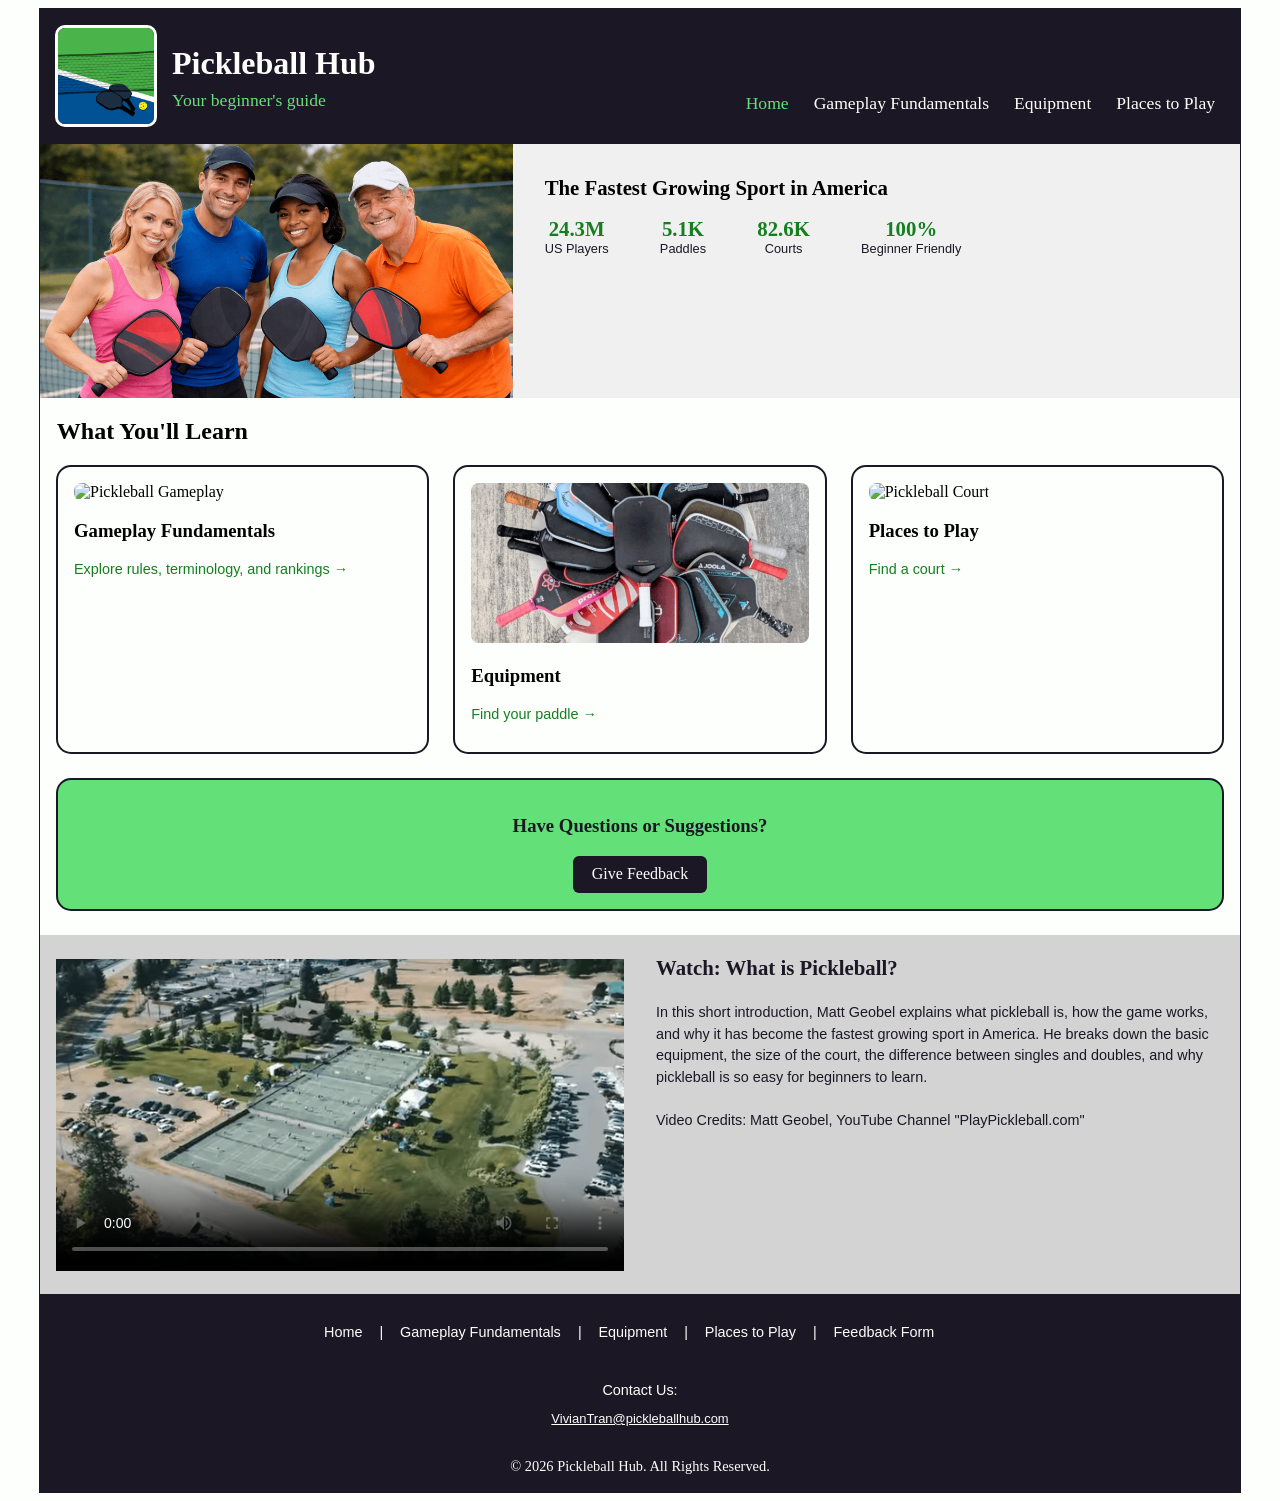
==== commit f9ec57c5: "increase lighthouse percentage for index" ====
--- a/index.html
+++ b/index.html
@@ -41,92 +41,94 @@
             </nav>
         </header>
 
-        <!-- Hero Section -->
-        <section class="hero-wrapper">
-            <div class="hero-image">
-                <img src="media-home/hero.png" alt="Pickleball Court with Ball and Paddle">
-            </div>
+        <main>
+            <!-- Hero Section -->
+            <section class="hero-wrapper">
+                <div class="hero-image">
+                    <img src="media-home/hero.png" alt="Pickleball Court with Ball and Paddle">
+                </div>
 
-            <div class="hero">
-            <h2>The Fastest Growing Sport in America</h2>
-                <div class="stats">
-                    <div class="stat">
-                        <span class="number">24.3M</span>
-                        <span class="label">US Players</span>
-                    </div>
+                <div class="hero">
+                <h2>The Fastest Growing Sport in America</h2>
+                    <div class="stats">
+                        <div class="stat">
+                            <span class="number">24.3M</span>
+                            <span class="label">US Players</span>
+                        </div>
 
-                    <div class="stat">
-                        <span class="number">5.1K</span>
-                        <span class="label">Paddles</span>
-                    </div>
+                        <div class="stat">
+                            <span class="number">5.1K</span>
+                            <span class="label">Paddles</span>
+                        </div>
 
-                    <div class="stat">
-                        <span class="number">82.6K</span>
-                        <span class="label">Courts</span>
-                    </div>
+                        <div class="stat">
+                            <span class="number">82.6K</span>
+                            <span class="label">Courts</span>
+                        </div>
 
-                    <div class="stat">
-                        <span class="number">100%</span>
-                        <span class="label">Beginner Friendly</span>
+                        <div class="stat">
+                            <span class="number">100%</span>
+                            <span class="label">Beginner Friendly</span>
+                        </div>
                     </div>
                 </div>
-            </div>
-        </section>
+            </section>
 
-        <!-- Learn Section -->
-        <h2 class="learn-title">What You'll Learn</h2>
-        <section class="learn-section">
-            <a href=gameplay-fundamentals.html class="learn-card">
-                <div class="learn-image">
-                    <img src="media-home/pickleball-gameplay.jpg" alt="Pickleball Gameplay">
+            <!-- Learn Section -->
+            <h2 class="learn-title">What You'll Learn</h2>
+            <section class="learn-section">
+                <a href=gameplay-fundamentals.html class="learn-card">
+                    <div class="learn-image">
+                        <img src="media-home/pickleball-gameplay.jpg" alt="Pickleball Gameplay" loading="lazy">
+                    </div>
+                    <h3>Gameplay Fundamentals</h3>
+                    <p class="learn-caption">Explore rules, terminology, and rankings →</p>
+                </a>
+
+                <a href="equipment.html" class="learn-card">
+                    <div class="learn-image">
+                        <img src="media-home/pickleball-paddles.png" alt="Pickleball Paddles" loading="lazy">
+                    </div>
+                    <h3>Equipment</h3>
+                    <p class="learn-caption">Find your paddle →</p>
+                </a>
+
+                <a href="places-to-play.html" class="learn-card">
+                    <div class="learn-image">
+                        <img src="media-home/pickleball-court.jpg" alt="Pickleball Court" loading="lazy">
+                    </div>
+                    <h3>Places to Play</h3>
+                    <p class="learn-caption">Find a court →</p>
+                </a>
+
+                <a href="feedback.html" class="learn-card form-card">
+                    <h3>Have Questions or Suggestions?</h3>
+                    <span class="feedback-btn">Give Feedback</span>
+                </a>
+            </section>
+
+            <!-- Video Section -->
+            <section class="watch-section">
+                <h2>Watch: What is Pickleball?</h2>
+
+                <div class="video-wrapper">
+                    <video controls poster="media-home/thumbnail.png" alt="Thumbnail Image for Video">
+                        <source src="media-home/pickleball-intro-video.mp4" type="video/mp4">
+                        Your browser does not support the video tag.
+                    </video> 
                 </div>
-                <h3>Gameplay Fundamentals</h3>
-                <p class="learn-caption">Explore rules, terminology, and rankings →</p>
-            </a>
 
-            <a href="equipment.html" class="learn-card">
-                <div class="learn-image">
-                    <img src="media-home/pickleball-paddles.png" alt="Pickleball Paddles">
-                </div>
-                <h3>Equipment</h3>
-                <p class="learn-caption">Find your paddle →</p>
-            </a>
+                <p class="video-description">
+                    In this short introduction, Matt Geobel explains what pickleball is, how the game works, and why it has become the fastest growing 
+                    sport in America. He breaks down the basic equipment, the size of the court, the difference between singles and doubles, and why
+                    pickleball is so easy for beginners to learn.
 
-            <a href="places-to-play.html" class="learn-card">
-                <div class="learn-image">
-                    <img src="media-home/pickleball-court.jpg" alt="Pickleball Court">
-                </div>
-                <h3>Places to Play</h3>
-                <p class="learn-caption">Find a court →</p>
-            </a>
+                    <br><br>
 
-            <a href="feedback.html" class="learn-card form-card">
-                <h3>Have Questions or Suggestions?</h3>
-                <span class="feedback-btn">Give Feedback</span>
-            </a>
-        </section>
-
-        <!-- Video Section -->
-        <section class="watch-section">
-            <h2>Watch: What is Pickleball?</h2>
-
-            <div class="video-wrapper">
-                <video controls poster="media-home/thumbnail.png" alt="Thumbnail Image for Video">
-                    <source src="media-home/pickleball-intro-video.mp4" type="video/mp4">
-                    Your browser does not support the video tag.
-                </video> 
-            </div>
-
-            <p class="video-description">
-                In this short introduction, Matt Geobel explains what pickleball is, how the game works, and why it has become the fastest growing 
-                sport in America. He breaks down the basic equipment, the size of the court, the difference between singles and doubles, and why
-                pickleball is so easy for beginners to learn.
-
-                <br><br>
-
-                Video Credits: Matt Geobel, YouTube Channel "PlayPickleball.com"
-            </p>
-        </section>
+                    Video Credits: Matt Geobel, YouTube Channel "PlayPickleball.com"
+                </p>
+            </section>
+        </main>
 
         <!-- Footer -->
         <footer class="footer">
--- a/styles.css
+++ b/styles.css
@@ -128,7 +128,7 @@
 
 /* Hero Section */
 .hero {
-    background-color: lightgrey;
+    background-color: #f0f0f0;
     padding: 1em;
     font-family: Georgia, "Times New Roman", serif;
 }
@@ -327,7 +327,7 @@
 }
 
 .rules-text li {
-    margin-bottom: 0.5em;
+    margin-bottom: 1em;
     font-family: Arial, Helvetica, sans-serif;
     font-size: 0.95em;
     color: var(--shadow-grey)
@@ -395,7 +395,7 @@
 }
 
 .scoring-explainer li, .ball-column li {
-    margin-bottom: 0.7em;
+    margin-bottom: 1em;
     font-family: Arial, Helvetica, sans-serif;
     font-size: 0.9em;
 }
@@ -814,6 +814,31 @@
     .form-card {
         grid-column: 1 / -1;
     }
+
+        /* Video Section */
+    .watch-section {
+        display: grid;
+        grid-template-columns: 1fr 1fr;
+        gap: 2em;
+    }
+
+    .video-wrapper {
+        grid-column: 1;
+        margin-top: -3.3em;
+        margin-bottom: 0.4em;
+    }
+
+    .watch-section h2, .video-description {
+        grid-column: 2;
+    }
+
+    .watch-section h2 {
+        margin-top: 5px;
+    }
+
+    .video-description {
+        margin-top: -10px;
+    }
     
     /* Rules Section */
     .rules-layout {
@@ -829,7 +854,7 @@
 
     .rules-photo img {
         width: 100%;
-        max-width: 340px;
+        max-width: 270px;
     }
 
     .section-divider {
@@ -862,31 +887,6 @@
     .recommendations-section > h2 {
         grid-column: 1 / -1;
         margin-top: 0.2em;
-    }
-
-    /* Video Section */
-    .watch-section {
-        display: grid;
-        grid-template-columns: 1fr 1fr;
-        gap: 2em;
-    }
-
-    .video-wrapper {
-        grid-column: 1;
-        margin-top: -3.3em;
-        margin-bottom: 0.4em;
-    }
-
-    .watch-section h2, .video-description {
-        grid-column: 2;
-    }
-
-    .watch-section h2 {
-        margin-top: 5px;
-    }
-
-    .video-description {
-        margin-top: -10px;
     }
 
     /* Footer */
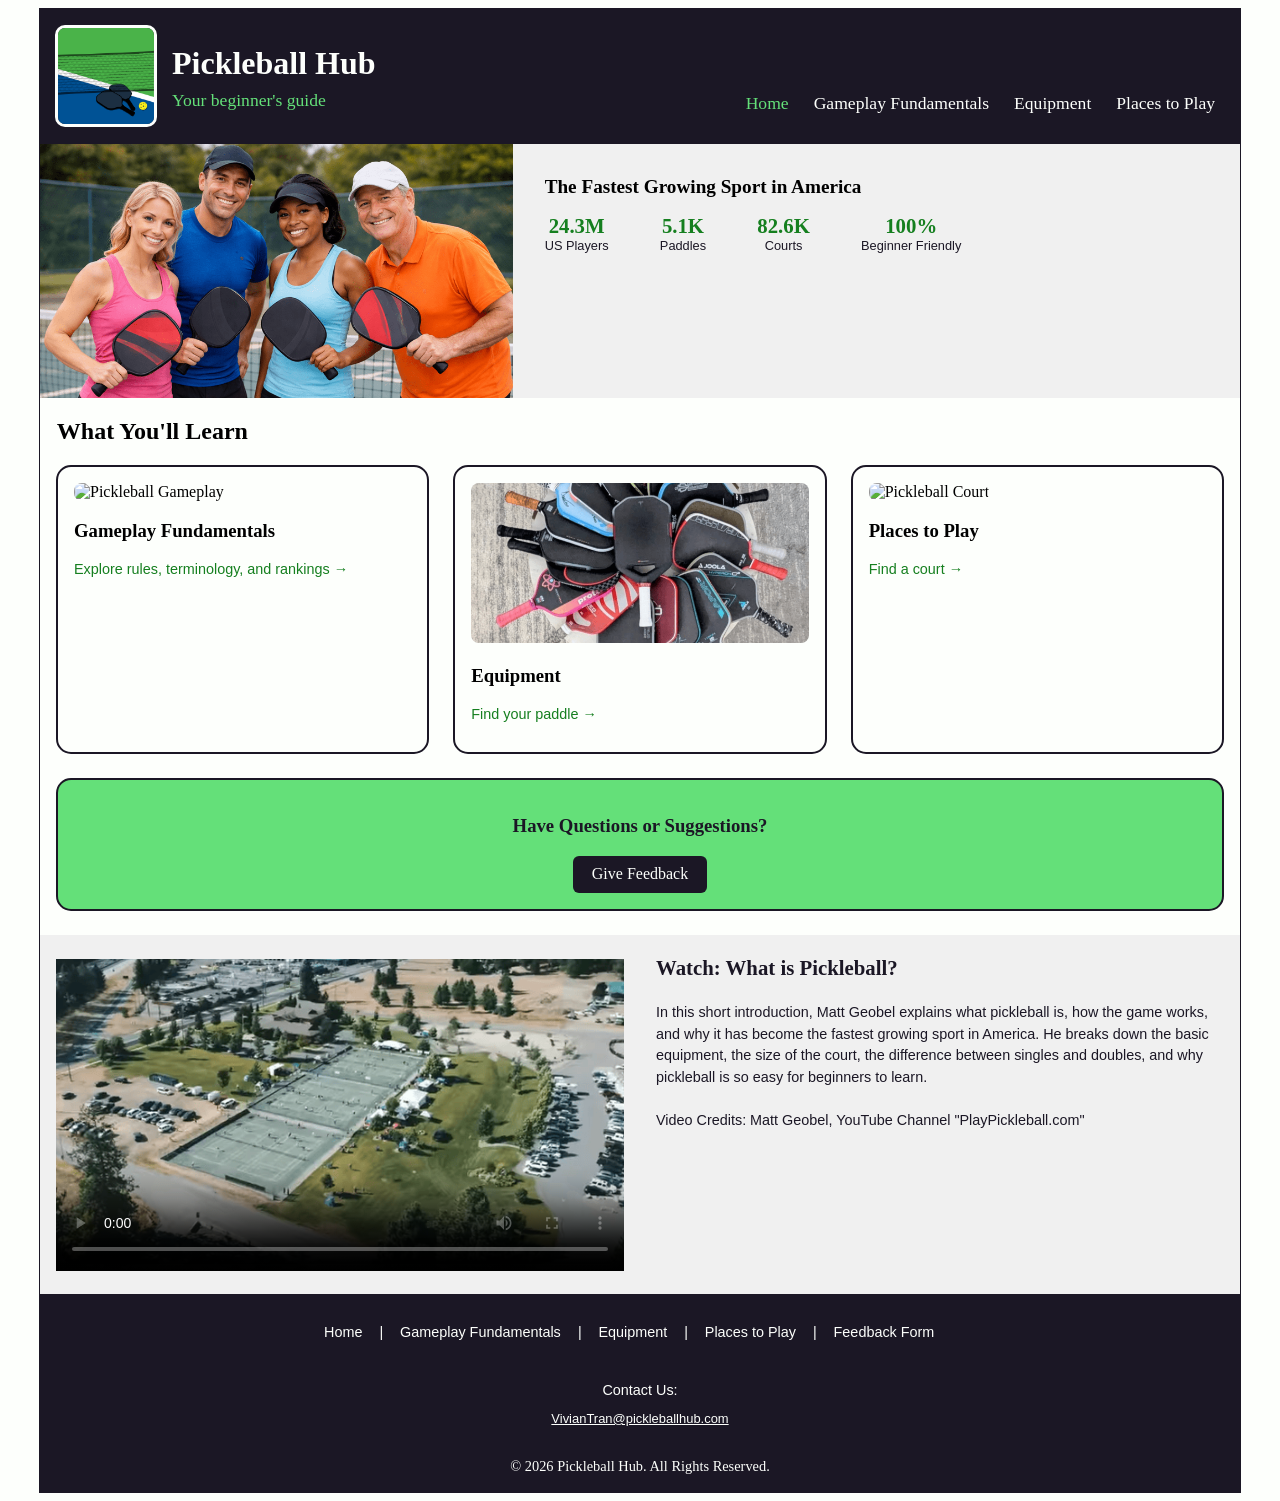
==== commit 76754447: "include gtag.js" ====
--- a/index.html
+++ b/index.html
@@ -5,6 +5,15 @@
     <meta charset="utf-8">
     <meta name="viewport" content="width=device-width, initial-scale=1.0">
     <meta name="description" content="Beginner-friendly pickleball guide covering gameplay basics, equipment, places to play, and why pickleball is the fastest growing sport in America.">
+
+    <!-- Google tag (gtag.js) -->
+    <script async src="https://www.googletagmanager.com/gtag/js?id=G-40L77C23T0"></script>
+    <script>
+        window.dataLayer = window.dataLayer || [];
+        function gtag(){dataLayer.push(arguments);}
+        gtag('js', new Date());
+        gtag('config', 'G-40L77C23T0');
+    </script>
 
     <title>Pickleball Hub</title>
     <link rel="stylesheet" href="styles.css">
@@ -112,7 +121,7 @@
                 <h2>Watch: What is Pickleball?</h2>
 
                 <div class="video-wrapper">
-                    <video controls poster="media-home/thumbnail.png" alt="Thumbnail Image for Video">
+                    <video controls poster="media-home/thumbnail.png">
                         <source src="media-home/pickleball-intro-video.mp4" type="video/mp4">
                         Your browser does not support the video tag.
                     </video> 
--- a/styles.css
+++ b/styles.css
@@ -88,7 +88,7 @@
 
 .menu-toggle img {
     width: 6em;
-    height: 6emm;
+    height: 6em;
 }
 
 .nav-links {
@@ -129,12 +129,12 @@
 /* Hero Section */
 .hero {
     background-color: #f0f0f0;
-    padding: 1em;
+    padding: 2em;
     font-family: Georgia, "Times New Roman", serif;
 }
 
 .hero h2 {
-    font-size: 1.3em;
+    font-size: 1.2em;
     margin-top: 0;
 }
 
@@ -194,9 +194,13 @@
     display: block;
 }
 
+.information-section p {
+    margin-bottom: -1em;
+}
+
 /* Learn Section */
 .learn-title {
-    padding: 0 0.7em;
+    padding: 0em 0.7em;
 }
 
 .learn-section {
@@ -268,7 +272,7 @@
 
 /* Video Section */
 .watch-section {
-    background-color: lightgrey;
+    background-color: #f0f0f0;
     padding: 1em;
 }
 
@@ -317,6 +321,7 @@
 
 .rules-photo img {
     width: 70%;
+    height: 70%;
 }
 
 .rules-text {
@@ -331,6 +336,10 @@
     font-family: Arial, Helvetica, sans-serif;
     font-size: 0.95em;
     color: var(--shadow-grey)
+}
+
+.sub-faults {
+    margin-left: -0.5em;
 }
 
 .sub-faults li {
@@ -471,13 +480,6 @@
     font-size: 1.1em;
     margin-bottom: 0.3em;
 }
-
-.paddle-card .paddle-options, .find-tagline {
-    color: var(--ocean-blue);
-    font-size: 0.9em;
-    margin-top: -0.3em;
-}
-
 .paddle-bullets {
     padding-left: 1.5em;
 }
@@ -495,6 +497,10 @@
 }
 
 /* Paddles 2 Section */
+.approved-link a {
+    color: #004A7C;
+}
+
 .paddle-link-card, .recommendation-link-card {
     background-color: var(--emerald);
     border-radius: 10px;
@@ -503,6 +509,12 @@
     transition: transform 0.2s ease, background-color 0.2s ease;
 }
 
+.find-tagline {
+    color: #004A7C;
+    font-size: 0.9em;
+    margin-top: -0.3em;
+}
+
 .paddle-link, .balls-link {
     display: block;
     text-decoration: none;
@@ -540,13 +552,13 @@
 }
 
 .paddle-link-card:hover, .recommendation-link-card:hover {
-    background-color: lightgrey;
+    background-color: var(--ocean-blue);
     transform: scale(1.03);
 }
 
 /* Balls Selection */
 .ball-link {
-    color: var(--ocean-blue)
+    color: #004A7C;
 }
 
 .ball-price-col, .ball-status-col {
@@ -567,16 +579,72 @@
     margin-bottom: 0.6em;
 }
 
+/* Filtering Section */
+.filters-container {
+    display: flex;
+    gap: 1em;
+    margin-left: 1em;
+}
+
+.filter-btn {
+    padding: 0.5em 1em;
+    margin-top: 2em;
+    background: #E3E3E3;
+    color: var(--shadow-grey);
+    border-radius: 6px;
+    cursor: pointer;
+}
+
+.filter-menu {
+    display: none;
+    position: absolute;
+    background: white;
+    border: 1px solid var(--shadow-grey);
+    padding: 0.5em;
+    border-radius: 6px;
+    z-index: 10;
+}
+
+.filter-dropdown:hover .filter-menu {
+    display: block;
+}
+
+.filter-menu label {
+    display: block;
+    margin-bottom: 0.3em;
+}
+
+.filter-dropdown .filter-menu {
+    display: none;
+}
+
+.filter-dropdown.open .filter-menu {
+    display: block;
+}
+
+.reset-btn {
+    padding: 0.5em 1em;
+    margin-top: 2em;
+    background: var(--emerald);
+    color: var(--shadow-grey);
+    border-radius: 6px;
+    cursor: pointer;
+}
+
+.reset-btn:hover {
+    background: var(--ocean-blue);
+}
+
 /* Locations Section*/
 .location {
-    padding: 0 1em;
+    padding: 1em 1em 2em 1em;
 }
 
 .location-card {
     border: 1px solid var(--shadow-grey);
     padding: 1em 1em 0 1em;
     border-radius: 10px;
-    margin-bottom: 1rem;
+    margin: 1em 2.5em;
     line-height: 0.5;
 }
 
@@ -584,10 +652,15 @@
     color: var(--green);
     margin-top: 0;
     font-weight: bold;
+    line-height: 1;
 }
 
 .location-card p {
     font-size: 0.9em;
+}
+
+.indoor:not(:has(.location-card)) h3, .outdoor:not(:has(.location-card)) h3 {
+    display: none;
 }
 
 /* Feedback Form */
@@ -602,14 +675,21 @@
     margin-bottom: 0.2em;
 }
 
+form select {
+    height: 1.7em;
+}
+
 form input, form textarea, form select {
+    line-height: 1.2;
     margin-bottom: 1em;
+    box-sizing: border-box;
 }
 
 input[type="submit"] {
     padding: 0.6em 1.2em;
     border-radius: 8px;
     cursor: pointer;
+    background-color: #E3E3E3; 
 }
 
 input[type="submit"]:hover {
@@ -687,13 +767,13 @@
 }
 
 /* Mobile */
-@media (max-width: 400px) {
+@media (max-width: 480px) {
     /* Header */
     .header h1 { 
         font-size: 1.3em; 
     }
 
-    .tagline { 
+    .tagline, .stat .number { 
         font-size: 0.9em;
     }
 
@@ -704,12 +784,19 @@
 
     /* Navigation */
     .menu-toggle {
-        margin-top: 5px;
         margin-right: -5px;
+    }
+
+    .menu-toggle:hover {
+        opacity: 1;
     }
 
     .stats {
         gap: 2.5em;
+    }
+
+    .nav-links {
+        top: 6em;
     }
 
     /* Hero Section */
@@ -717,12 +804,31 @@
         font-size: 1em;
     }
 
-    .stat .number {
-        font-size: 0.9em;
-    }
-
-    .stat .label {
+    .stat .label, .fundamentals-hero .stat .label, .description, .score-label, .score-callout  {
+        font-size: 0.8em;
+    }
+
+    /* Scoring Section */
+    .score-number {
+        font-size: 1.5em;
+    }
+
+    /* Paddles Section */
+    .find-card h3 {
+        font-size: 0.95em;
+    }
+
+    .find-tagline {
+        font-size: 0.75em;
+    }
+
+    .paddle-title, .paddle-name, .paddle-price, .balls-title, .balls-name, .balls-price {
         font-size: 0.7em;
+    }
+
+    /* Balls Section */
+    .balls-table th, .balls-table td {
+        font-size: 0.8em;
     }
 }
 
@@ -754,6 +860,32 @@
     /* Balls Section */
     .ball-price-col {
         display: table-cell;
+    }
+
+    /* Feedback Form */
+    #feedback-form {
+        display: grid;
+        grid-template-columns: 180px 1fr;
+        gap: 1em;
+        align-items: center;
+        max-width: 800px;
+        margin: 0 auto;
+    }
+    
+    #feedback-form label {
+        text-align: right;
+        margin-bottom: 0;
+    }
+    
+    #feedback-form input, #feedback-form select, #feedback-form textarea {
+        width: 100%;
+        margin-bottom: 0;
+    }
+        
+    #feedback-form input[type="submit"] {
+        grid-column: 2;
+        max-width: 200px;
+        justify-self: end;
     }
 }
 
@@ -791,16 +923,16 @@
         color: var(--ocean-blue);
     }
 
-    .hero-wrapper {
+    /* Hero Section */
+    .hero-wrapper, .information-section {
         display: flex;
     }
 
     .hero {
         width: 100%; 
-        padding: 2em;
-    }
-
-    .fundamentals-hero .hero{
+    }
+
+    .fundamentals-hero .hero, .information-section .hero {
         padding-left: 1em;
     }
 
@@ -887,6 +1019,27 @@
     .recommendations-section > h2 {
         grid-column: 1 / -1;
         margin-top: 0.2em;
+    }
+
+    /* Locations Section */
+    .location {
+        display: flex;
+        flex-direction: column;
+    }
+    
+    .location .indoor, .location .outdoor {
+        width: 50%;
+        float: left;
+    }
+    
+    .location .indoor h3, .location .outdoor h3 {
+        margin-top: 0;
+    }
+    
+    .location::after {
+        content: "";
+        display: table;
+        clear: both;
     }
 
     /* Footer */
